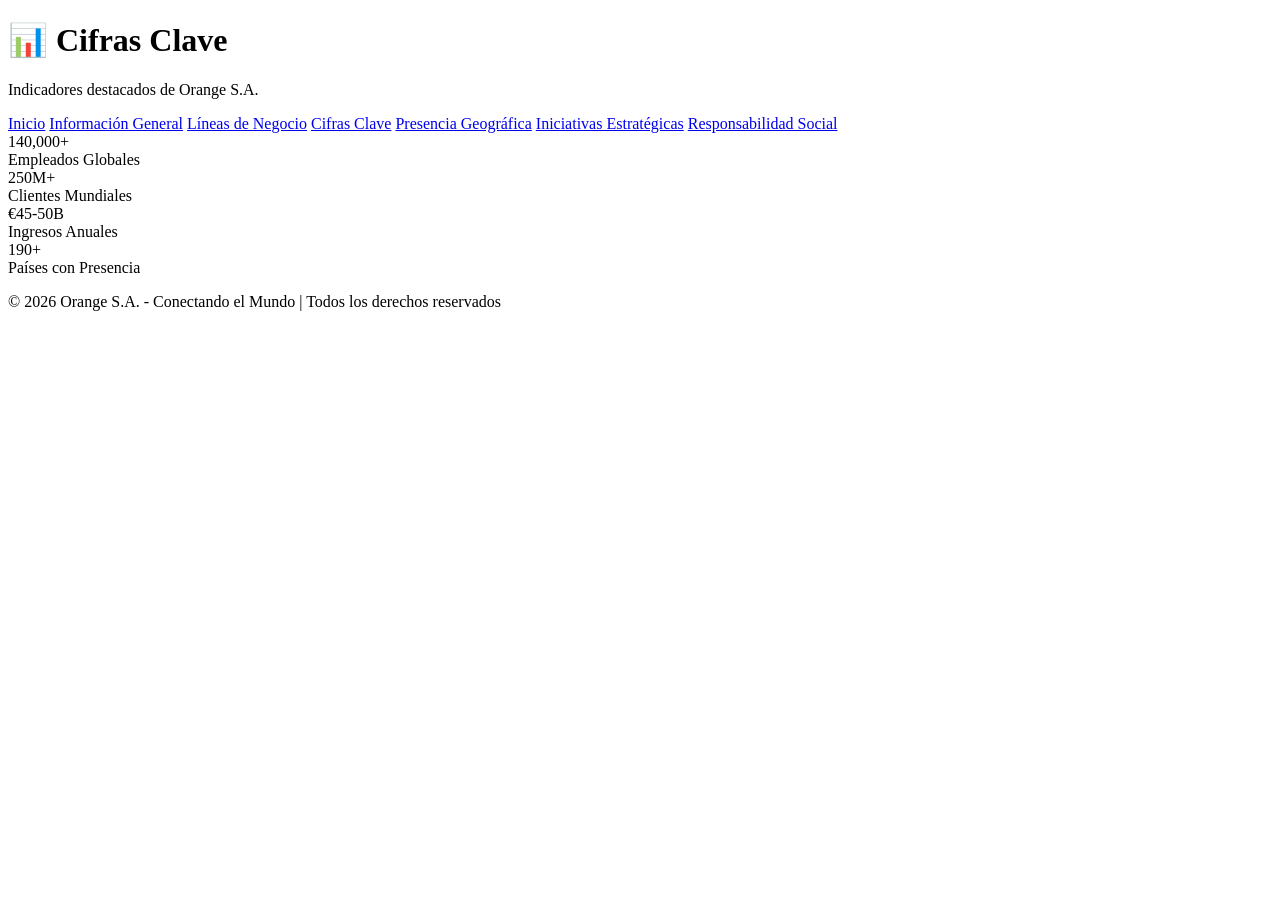
==== Conjuntos de la empresa/cifras.html @ 00d9923a "Create cifras.html" ====
<!DOCTYPE html>
<html lang="es">
<head>
    <meta charset="UTF-8">
    <meta name="viewport" content="width=device-width, initial-scale=1.0">
    <title>Cifras Clave - Orange S.A.</title>
    <link rel="stylesheet" href="css/style.css">
</head>
<body>
    <header>
        <h1>📊 Cifras Clave</h1>
        <p>Indicadores destacados de Orange S.A.</p>
    </header>

    <nav class="main-nav">
        <a href="index.html">Inicio</a>
        <a href="informacion.html">Información General</a>
        <a href="negocio.html">Líneas de Negocio</a>
        <a href="cifras.html">Cifras Clave</a>
        <a href="presencia.html">Presencia Geográfica</a>
        <a href="iniciativas.html">Iniciativas Estratégicas</a>
        <a href="responsabilidad.html">Responsabilidad Social</a>
    </nav>

    <div class="container">
        <section>
            <div class="stat">
                <div class="stat-item">
                    <div class="number">140,000+</div>
                    <div class="label">Empleados Globales</div>
                </div>
                <div class="stat-item">
                    <div class="number">250M+</div>
                    <div class="label">Clientes Mundiales</div>
                </div>
                <div class="stat-item">
                    <div class="number">€45-50B</div>
                    <div class="label">Ingresos Anuales</div>
                </div>
                <div class="stat-item">
                    <div class="number">190+</div>
                    <div class="label">Países con Presencia</div>
                </div>
            </div>
        </section>
    </div>

    <footer>
        <p>&copy; 2026 Orange S.A. - Conectando el Mundo | Todos los derechos reservados</p>
    </footer>
</body>
</html>
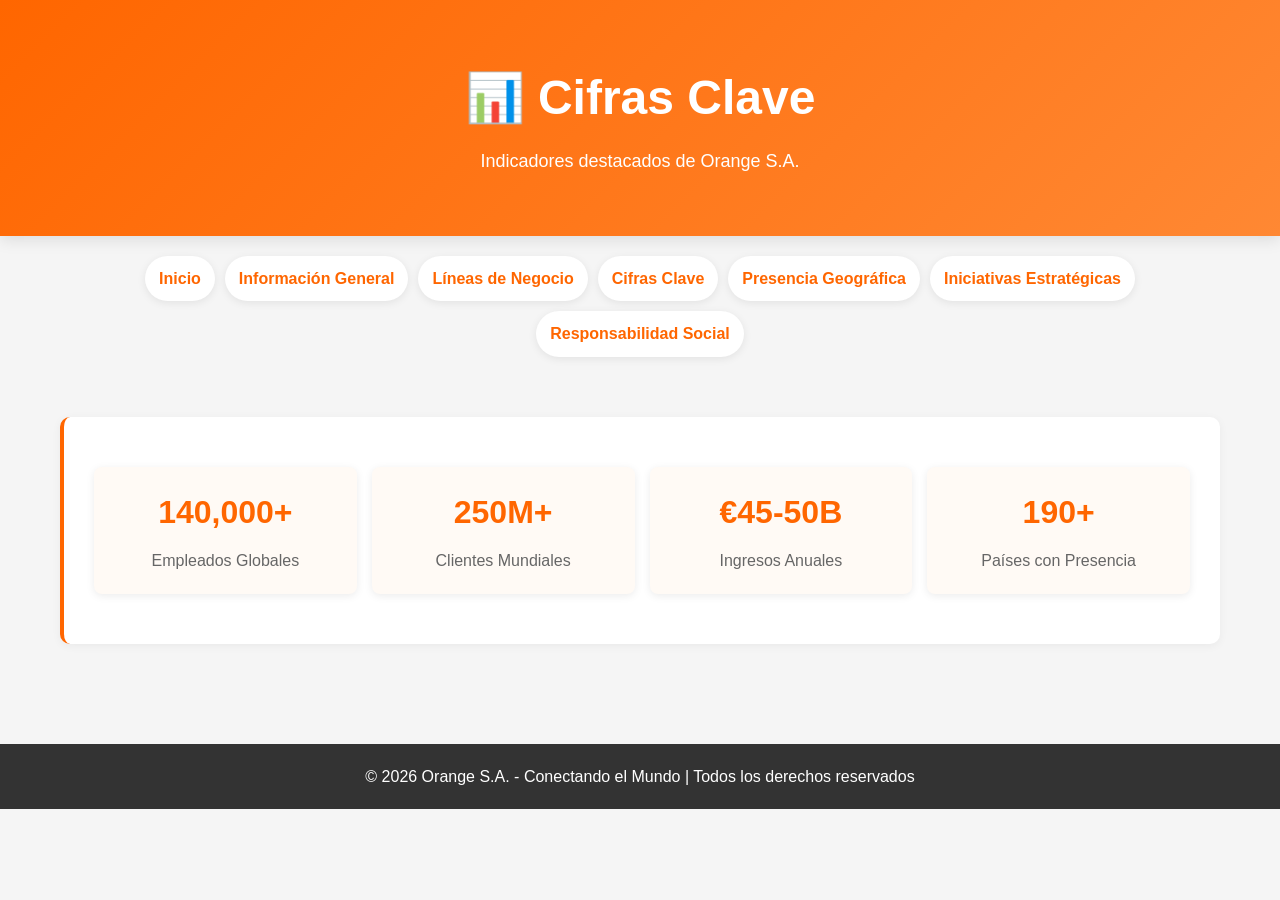
==== commit 5da050b1: "Update cifras.html" ====
--- a/Conjuntos de la empresa/cifras.html
+++ b/Conjuntos de la empresa/cifras.html
@@ -4,7 +4,7 @@
     <meta charset="UTF-8">
     <meta name="viewport" content="width=device-width, initial-scale=1.0">
     <title>Cifras Clave - Orange S.A.</title>
-    <link rel="stylesheet" href="css/style.css">
+    <link rel="stylesheet" href="../css/style.css">
 </head>
 <body>
     <header>
@@ -13,7 +13,7 @@
     </header>
 
     <nav class="main-nav">
-        <a href="index.html">Inicio</a>
+        <a href="../index.html">Inicio</a>
         <a href="informacion.html">Información General</a>
         <a href="negocio.html">Líneas de Negocio</a>
         <a href="cifras.html">Cifras Clave</a>
--- a/css/style.css
+++ b/css/style.css
@@ -0,0 +1,181 @@
+:root {
+    --orange: #ff6600;
+    --orange-light: #ff8833;
+    --text: #333;
+    --muted: #666;
+    --bg: #f5f5f5;
+    --white: #ffffff;
+}
+
+* {
+    margin: 0;
+    padding: 0;
+    box-sizing: border-box;
+}
+
+body {
+    font-family: 'Segoe UI', Tahoma, Geneva, Verdana, sans-serif;
+    line-height: 1.6;
+    color: var(--text);
+    background: var(--bg);
+}
+
+header {
+    background: linear-gradient(135deg, var(--orange) 0%, var(--orange-light) 100%);
+    color: var(--white);
+    padding: 60px 20px;
+    text-align: center;
+    box-shadow: 0 4px 15px rgba(0, 0, 0, 0.1);
+}
+
+header h1 {
+    font-size: 48px;
+    margin-bottom: 10px;
+}
+
+header p {
+    font-size: 18px;
+    font-weight: 300;
+}
+
+.main-nav {
+    display: flex;
+    justify-content: center;
+    flex-wrap: wrap;
+    gap: 10px;
+    margin: 20px auto 0;
+    max-width: 1100px;
+    padding: 0 20px;
+}
+
+.main-nav a {
+    text-decoration: none;
+    color: var(--orange);
+    background: var(--white);
+    padding: 10px 14px;
+    border-radius: 999px;
+    font-weight: 600;
+    box-shadow: 0 2px 8px rgba(0, 0, 0, 0.08);
+}
+
+.main-nav a:hover {
+    background: #fff4eb;
+}
+
+.container {
+    max-width: 1200px;
+    margin: 0 auto;
+    padding: 20px;
+}
+
+section {
+    margin: 40px 0;
+    padding: 30px;
+    background: var(--white);
+    border-radius: 10px;
+    border-left: 4px solid var(--orange);
+    box-shadow: 0 2px 10px rgba(0, 0, 0, 0.05);
+}
+
+section h2 {
+    color: var(--orange);
+    margin-bottom: 20px;
+    font-size: 28px;
+}
+
+section h3 {
+    color: var(--orange-light);
+    margin-top: 15px;
+    margin-bottom: 10px;
+}
+
+.grid {
+    display: grid;
+    grid-template-columns: repeat(auto-fit, minmax(280px, 1fr));
+    gap: 20px;
+    margin: 20px 0;
+}
+
+.card {
+    background: #fffaf5;
+    padding: 20px;
+    border-radius: 8px;
+    box-shadow: 0 2px 8px rgba(0, 0, 0, 0.08);
+    transition: transform 0.3s ease;
+}
+
+.card:hover {
+    transform: translateY(-5px);
+    box-shadow: 0 4px 12px rgba(255, 102, 0, 0.2);
+}
+
+.card h4 {
+    color: var(--orange);
+    margin-bottom: 10px;
+}
+
+.link-card {
+    display: block;
+    text-decoration: none;
+    color: inherit;
+}
+
+.stat {
+    display: flex;
+    justify-content: space-around;
+    margin: 20px 0;
+    flex-wrap: wrap;
+    gap: 15px;
+}
+
+.stat-item {
+    text-align: center;
+    padding: 20px;
+    background: #fffaf5;
+    border-radius: 8px;
+    min-width: 200px;
+    box-shadow: 0 2px 8px rgba(0, 0, 0, 0.08);
+    flex: 1;
+}
+
+.stat-item .number {
+    font-size: 32px;
+    color: var(--orange);
+    font-weight: bold;
+}
+
+.stat-item .label {
+    color: var(--muted);
+    margin-top: 10px;
+}
+
+ul {
+    margin-left: 20px;
+    margin-top: 10px;
+}
+
+li {
+    margin-bottom: 8px;
+}
+
+footer {
+    background: #333;
+    color: var(--white);
+    text-align: center;
+    padding: 20px;
+    margin-top: 40px;
+}
+
+@media (max-width: 768px) {
+    header h1 {
+        font-size: 32px;
+    }
+
+    section {
+        padding: 20px;
+    }
+
+    .stat-item {
+        min-width: 100%;
+    }
+}
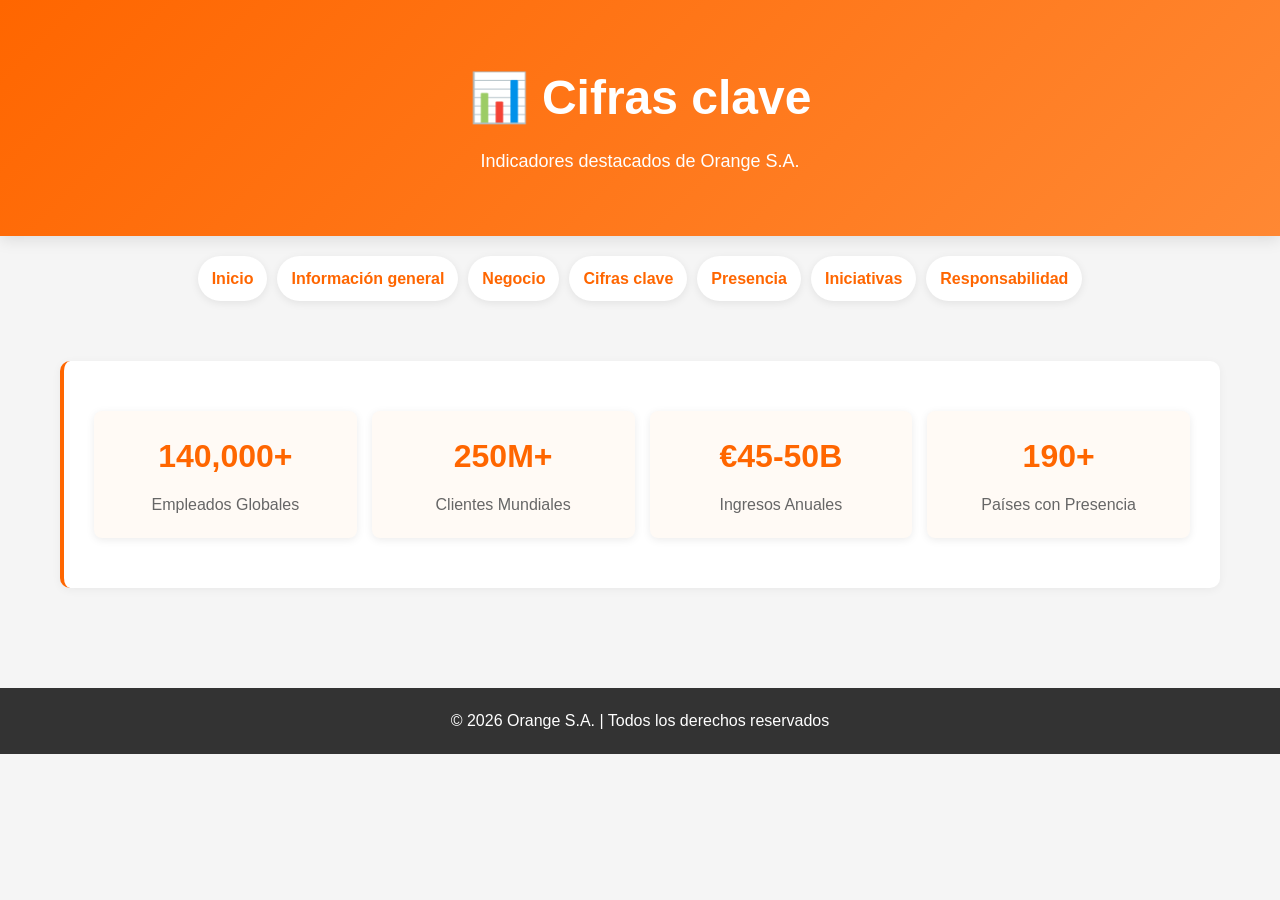
==== commit fea00c6c: "Update cifras.html" ====
--- a/Conjuntos de la empresa/cifras.html
+++ b/Conjuntos de la empresa/cifras.html
@@ -3,23 +3,23 @@
 <head>
     <meta charset="UTF-8">
     <meta name="viewport" content="width=device-width, initial-scale=1.0">
-    <title>Cifras Clave - Orange S.A.</title>
+    <title>Cifras clave - Orange S.A.</title>
     <link rel="stylesheet" href="../css/style.css">
 </head>
 <body>
     <header>
-        <h1>📊 Cifras Clave</h1>
+        <h1>📊 Cifras clave</h1>
         <p>Indicadores destacados de Orange S.A.</p>
     </header>
 
     <nav class="main-nav">
         <a href="../index.html">Inicio</a>
-        <a href="informacion.html">Información General</a>
-        <a href="negocio.html">Líneas de Negocio</a>
-        <a href="cifras.html">Cifras Clave</a>
-        <a href="presencia.html">Presencia Geográfica</a>
-        <a href="iniciativas.html">Iniciativas Estratégicas</a>
-        <a href="responsabilidad.html">Responsabilidad Social</a>
+        <a href="informacion.html">Información general</a>
+        <a href="negocio.html">Negocio</a>
+        <a href="cifras.html">Cifras clave</a>
+        <a href="presencia.html">Presencia</a>
+        <a href="iniciativas.html">Iniciativas</a>
+        <a href="responsabilidad.html">Responsabilidad</a>
     </nav>
 
     <div class="container">
@@ -46,7 +46,7 @@
     </div>
 
     <footer>
-        <p>&copy; 2026 Orange S.A. - Conectando el Mundo | Todos los derechos reservados</p>
+        <p>&copy; 2026 Orange S.A. | Todos los derechos reservados</p>
     </footer>
 </body>
 </html>
--- a/css/style.css
+++ b/css/style.css
@@ -89,6 +89,32 @@
     margin-bottom: 10px;
 }
 
+.hero-section {
+    display: grid;
+    grid-template-columns: 1.2fr 0.8fr;
+    gap: 20px;
+    align-items: center;
+}
+
+.hero-content h2 {
+    margin-bottom: 10px;
+}
+
+.hero-image {
+    min-height: 220px;
+    border: 2px dashed var(--orange-light);
+    border-radius: 12px;
+    background: linear-gradient(135deg, #fff4eb 0%, #ffe8d1 100%);
+    display: flex;
+    align-items: center;
+    justify-content: center;
+    color: var(--orange);
+    font-weight: 700;
+    font-size: 18px;
+    text-align: center;
+    padding: 20px;
+}
+
 .grid {
     display: grid;
     grid-template-columns: repeat(auto-fit, minmax(280px, 1fr));
@@ -178,4 +204,8 @@
     .stat-item {
         min-width: 100%;
     }
-}
+
+    .hero-section {
+        grid-template-columns: 1fr;
+    }
+}
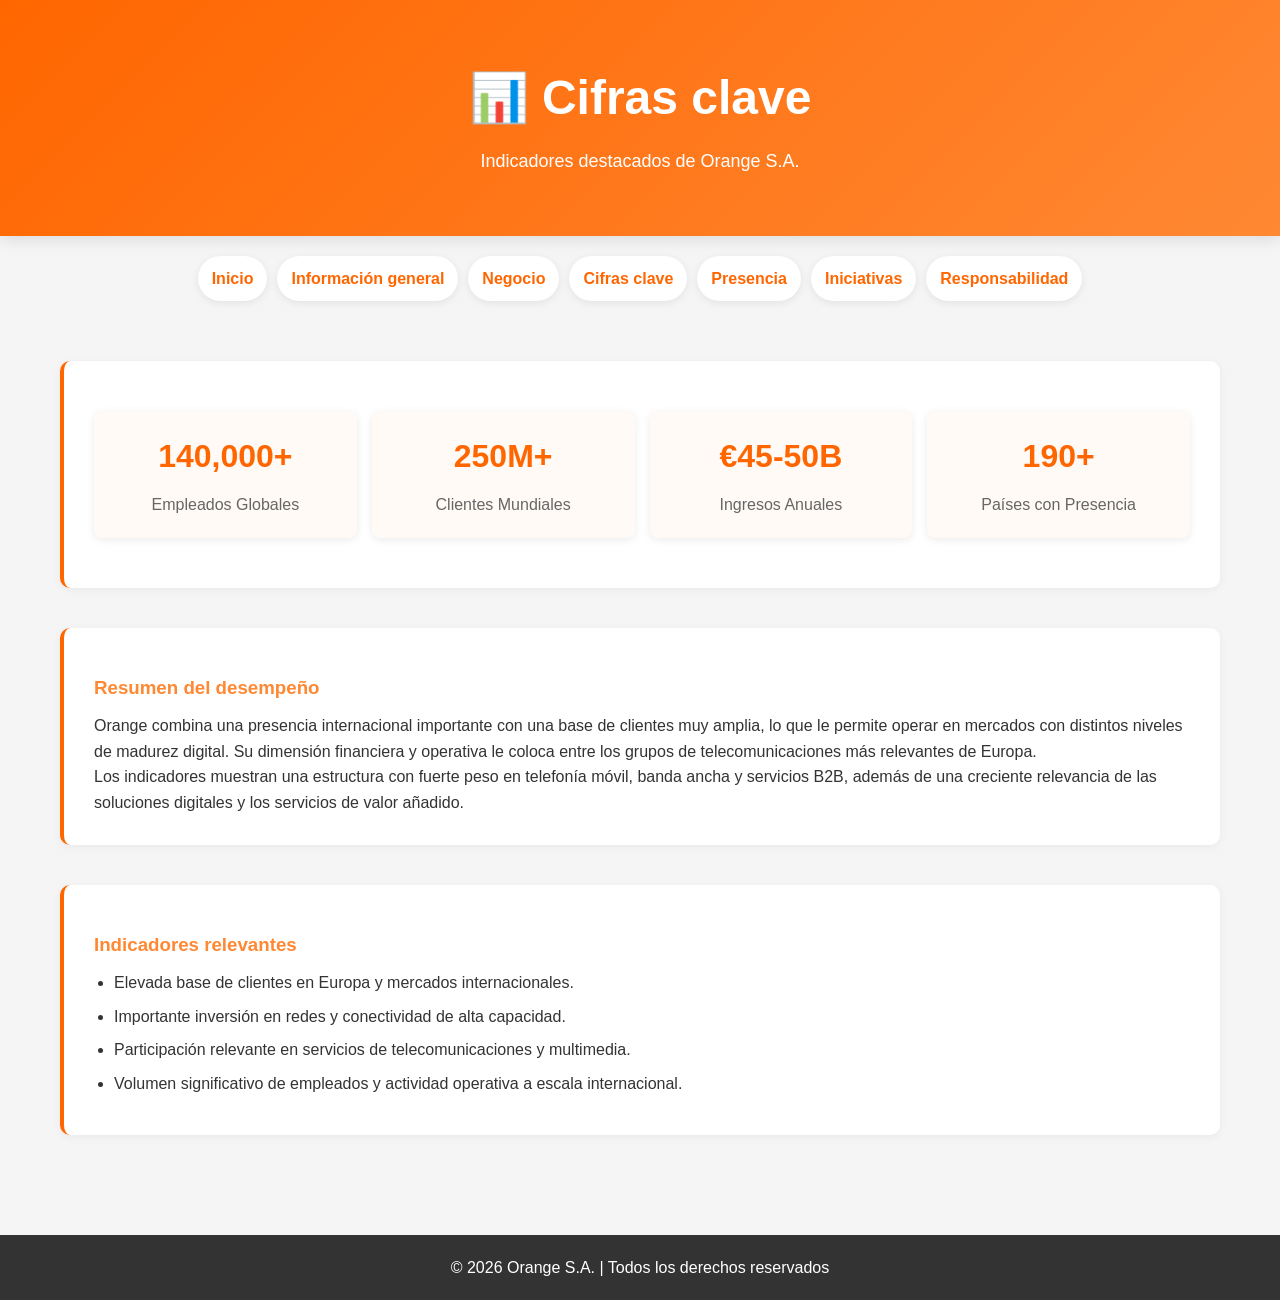
==== commit 0e939316: "Update cifras.html" ====
--- a/Conjuntos de la empresa/cifras.html
+++ b/Conjuntos de la empresa/cifras.html
@@ -43,6 +43,22 @@
                 </div>
             </div>
         </section>
+
+        <section>
+            <h3>Resumen del desempeño</h3>
+            <p>Orange combina una presencia internacional importante con una base de clientes muy amplia, lo que le permite operar en mercados con distintos niveles de madurez digital. Su dimensión financiera y operativa le coloca entre los grupos de telecomunicaciones más relevantes de Europa.</p>
+            <p>Los indicadores muestran una estructura con fuerte peso en telefonía móvil, banda ancha y servicios B2B, además de una creciente relevancia de las soluciones digitales y los servicios de valor añadido.</p>
+        </section>
+
+        <section>
+            <h3>Indicadores relevantes</h3>
+            <ul>
+                <li>Elevada base de clientes en Europa y mercados internacionales.</li>
+                <li>Importante inversión en redes y conectividad de alta capacidad.</li>
+                <li>Participación relevante en servicios de telecomunicaciones y multimedia.</li>
+                <li>Volumen significativo de empleados y actividad operativa a escala internacional.</li>
+            </ul>
+        </section>
     </div>
 
     <footer>
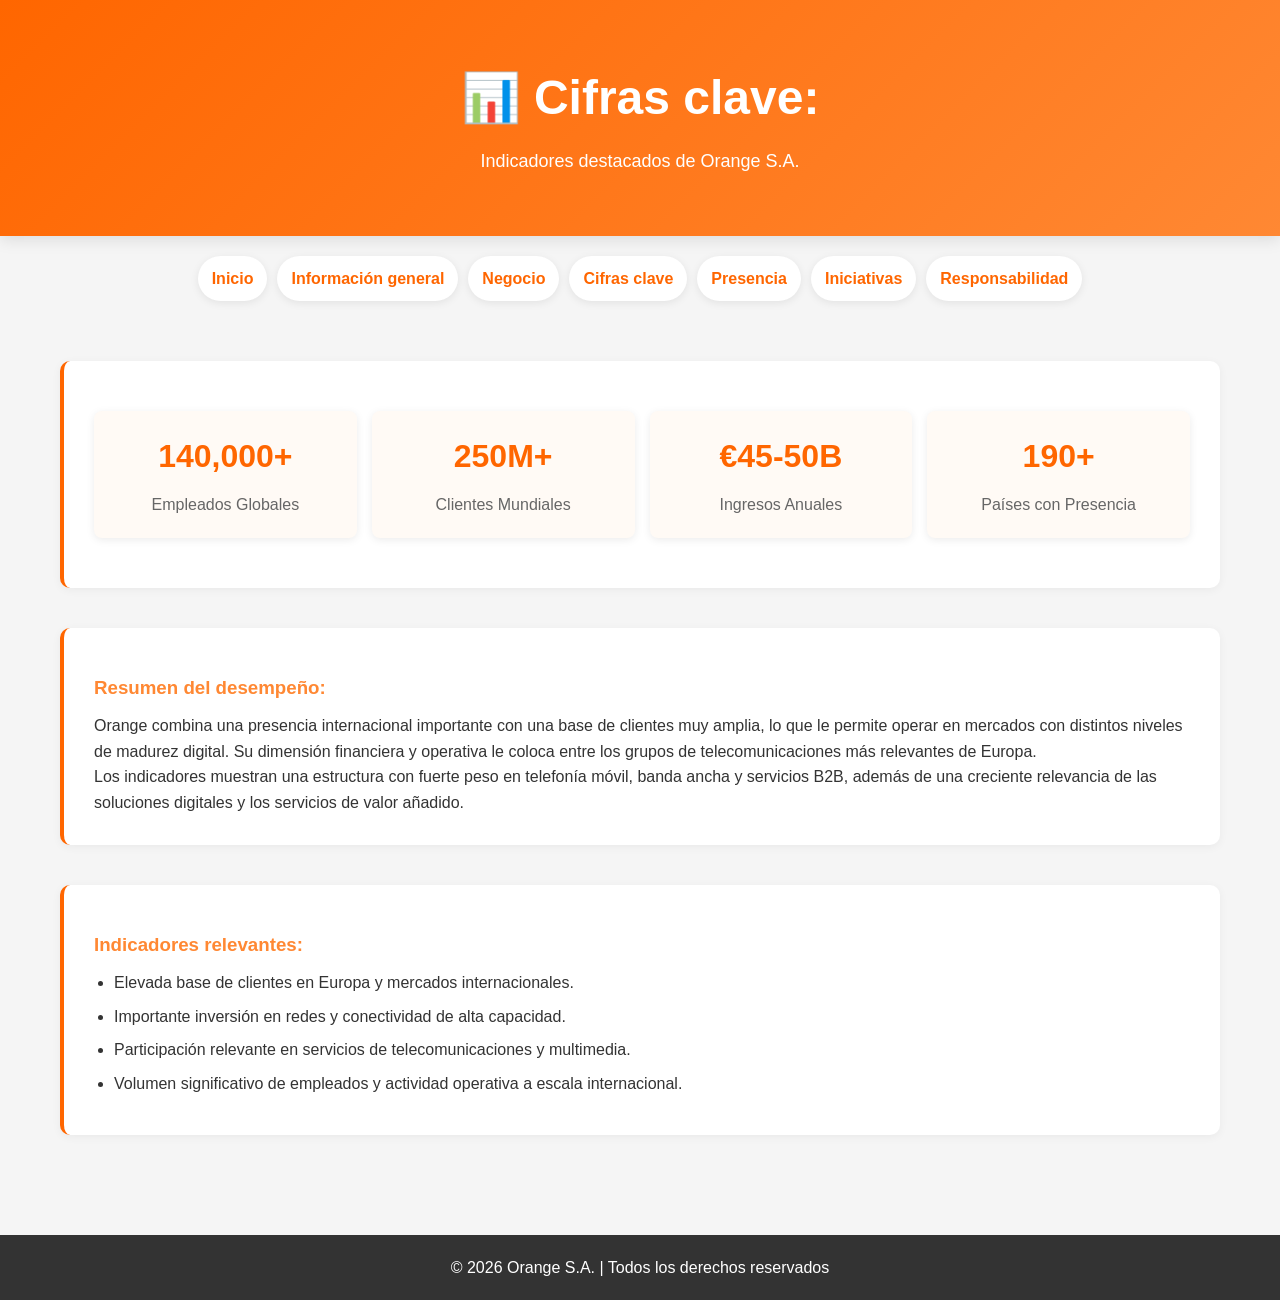
==== commit d2d280e7: "Update cifras.html" ====
--- a/Conjuntos de la empresa/cifras.html
+++ b/Conjuntos de la empresa/cifras.html
@@ -8,7 +8,7 @@
 </head>
 <body>
     <header>
-        <h1>📊 Cifras clave</h1>
+        <h1>📊 Cifras clave:</h1>
         <p>Indicadores destacados de Orange S.A.</p>
     </header>
 
@@ -45,13 +45,13 @@
         </section>
 
         <section>
-            <h3>Resumen del desempeño</h3>
+            <h3>Resumen del desempeño:</h3>
             <p>Orange combina una presencia internacional importante con una base de clientes muy amplia, lo que le permite operar en mercados con distintos niveles de madurez digital. Su dimensión financiera y operativa le coloca entre los grupos de telecomunicaciones más relevantes de Europa.</p>
             <p>Los indicadores muestran una estructura con fuerte peso en telefonía móvil, banda ancha y servicios B2B, además de una creciente relevancia de las soluciones digitales y los servicios de valor añadido.</p>
         </section>
 
         <section>
-            <h3>Indicadores relevantes</h3>
+            <h3>Indicadores relevantes:</h3>
             <ul>
                 <li>Elevada base de clientes en Europa y mercados internacionales.</li>
                 <li>Importante inversión en redes y conectividad de alta capacidad.</li>
